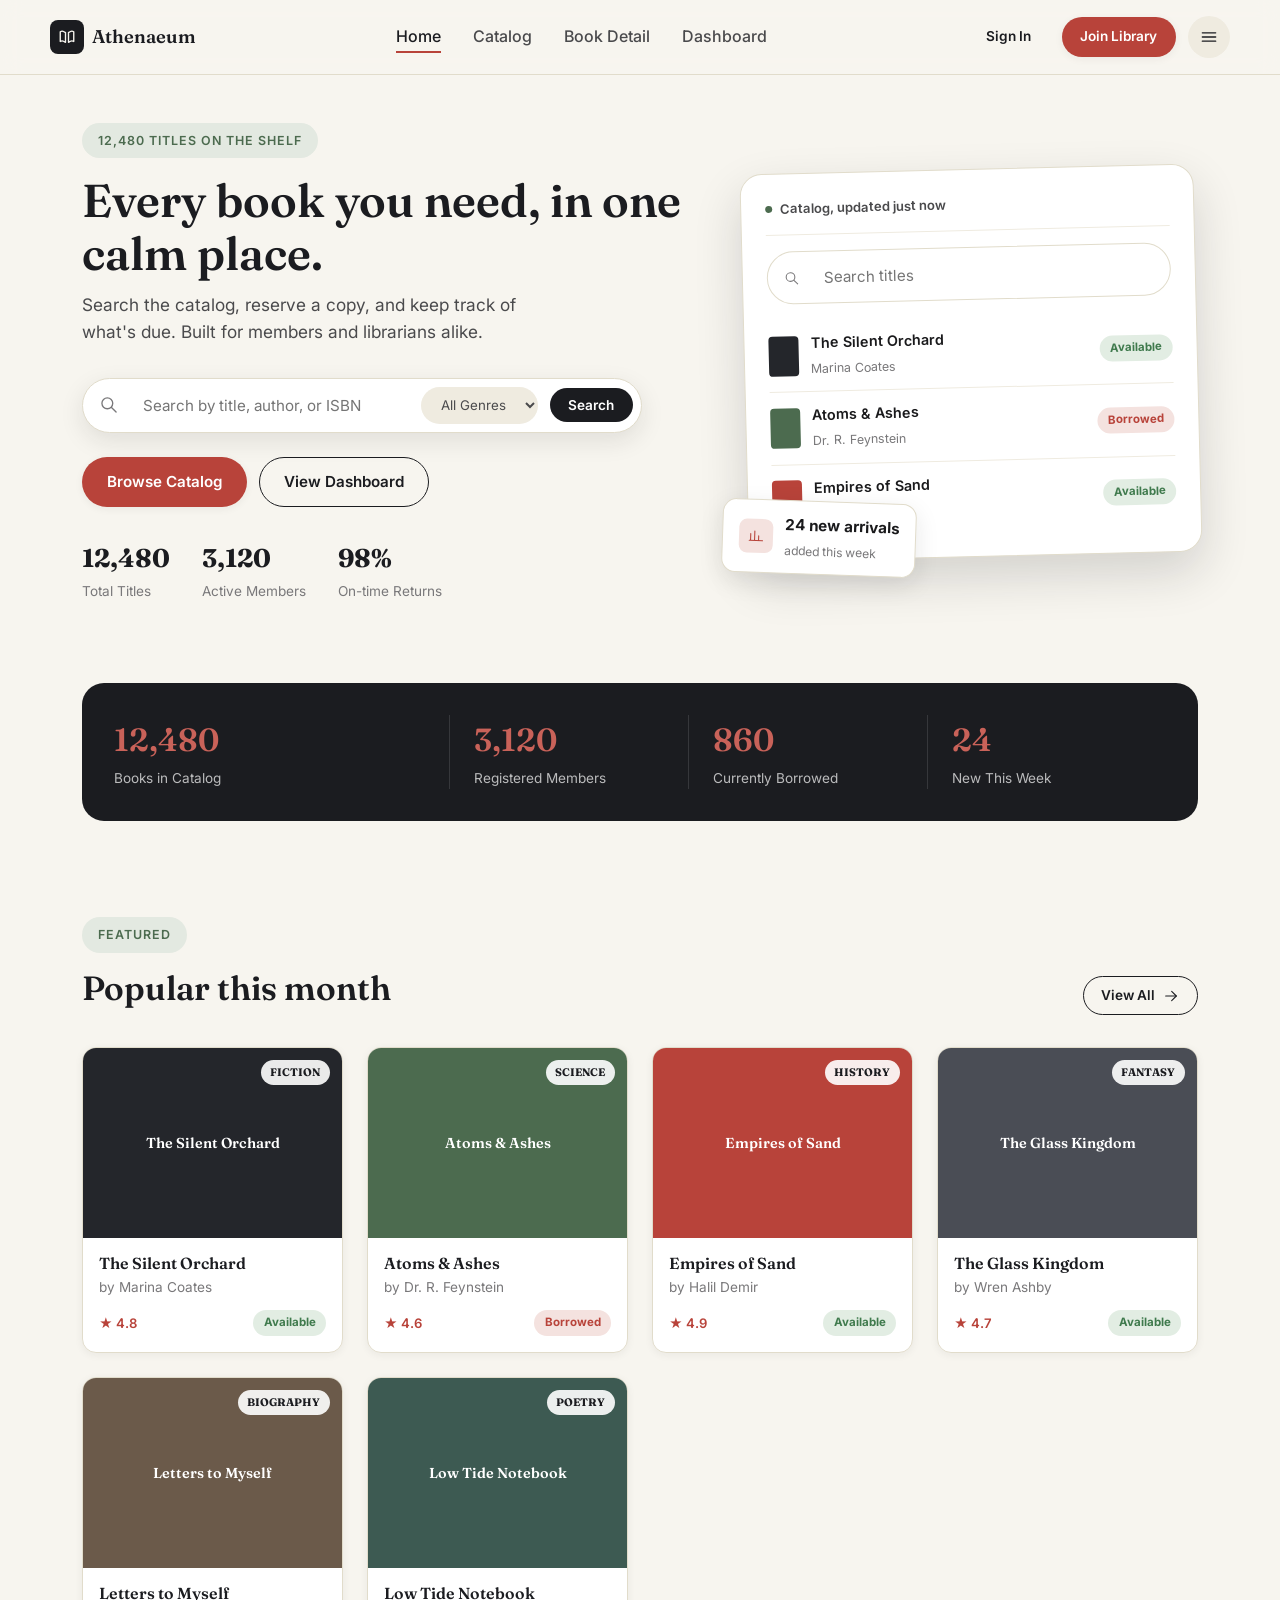
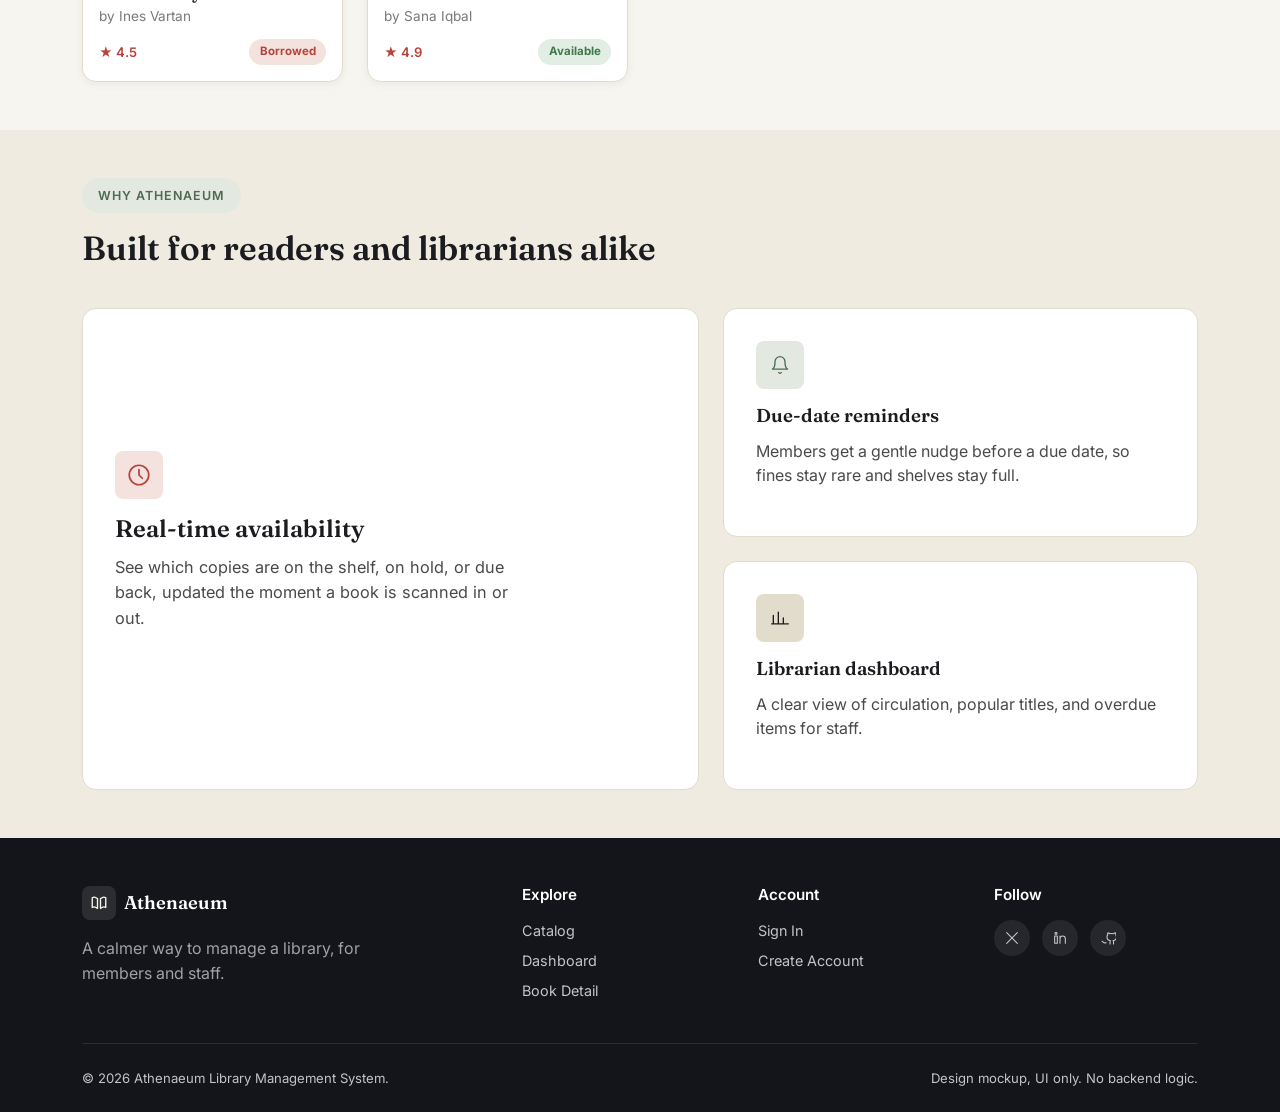
==== docs/index.html @ 8e61502b "Move web design mockup into docs/ for GitHub Pages Co-Authored-By: Claude Fable 5 <noreply@anthropic" ====
<!DOCTYPE html>
<html lang="en">
<head>
<meta charset="UTF-8" />
<meta name="viewport" content="width=device-width, initial-scale=1.0" />
<title>Athenaeum · Library Management System</title>
<link rel="preconnect" href="https://fonts.googleapis.com">
<link href="https://fonts.googleapis.com/css2?family=Fraunces:wght@500;600&family=Inter:wght@400;500;600;700&display=swap" rel="stylesheet">
<link rel="stylesheet" href="assets/css/styles.css" />
</head>
<body>

<header class="navbar">
  <div class="container navbar-inner">
    <a href="index.html" class="brand">
      <span class="brand-mark">
        <svg class="icon" viewBox="0 0 24 24"><path d="M3 5c1.5-1 3.5-1 5 0 1.5 1 2 1 2 1v13s-.5 0-2-1c-1.5-1-3.5-1-5 0V5Z"/><path d="M21 5c-1.5-1-3.5-1-5 0-1.5 1-2 1-2 1v13s.5 0 2-1c1.5-1 3.5-1 5 0V5Z"/></svg>
      </span>
      Athenaeum
    </a>
    <nav class="nav-links">
      <a href="index.html" class="active">Home</a>
      <a href="catalog.html">Catalog</a>
      <a href="book-detail.html">Book Detail</a>
      <a href="dashboard.html">Dashboard</a>
    </nav>
    <div class="nav-actions">
      <a href="login.html" class="btn btn-ghost btn-sm">Sign In</a>
      <a href="login.html" class="btn btn-primary btn-sm">Join Library</a>
      <button class="btn btn-icon" data-nav-toggle aria-label="Menu">
        <svg class="icon" viewBox="0 0 24 24"><line x1="4" y1="7" x2="20" y2="7"/><line x1="4" y1="12" x2="20" y2="12"/><line x1="4" y1="17" x2="20" y2="17"/></svg>
      </button>
    </div>
  </div>
</header>

<section class="hero">
  <div class="container hero-grid">
    <div>
      <span class="eyebrow">12,480 titles on the shelf</span>
      <h1>Every book you need, in one calm place.</h1>
      <p class="hero-sub">Search the catalog, reserve a copy, and keep track of what's due. Built for members and librarians alike.</p>

      <div class="search-bar">
        <svg class="icon" viewBox="0 0 24 24"><circle cx="10" cy="10" r="6.5"/><line x1="15" y1="15" x2="20.5" y2="20.5"/></svg>
        <input type="text" placeholder="Search by title, author, or ISBN" />
        <select><option>All Genres</option><option>Fiction</option><option>Science</option><option>History</option></select>
        <button class="btn btn-dark btn-sm">Search</button>
      </div>

      <div class="hero-actions">
        <a href="catalog.html" class="btn btn-primary">Browse Catalog</a>
        <a href="dashboard.html" class="btn btn-outline">View Dashboard</a>
      </div>

      <div class="hero-stats">
        <div class="hero-stat"><strong>12,480</strong><span>Total Titles</span></div>
        <div class="hero-stat"><strong>3,120</strong><span>Active Members</span></div>
        <div class="hero-stat"><strong>98%</strong><span>On-time Returns</span></div>
      </div>
    </div>

    <div class="hero-preview">
      <div class="preview-panel">
        <div class="preview-panel-head">
          <span class="preview-live-dot"></span> Catalog, updated just now
        </div>
        <div class="search-bar">
          <svg class="icon icon-sm" viewBox="0 0 24 24"><circle cx="10" cy="10" r="6.5"/><line x1="15" y1="15" x2="20.5" y2="20.5"/></svg>
          <input type="text" placeholder="Search titles" disabled />
        </div>
        <div class="preview-row">
          <div class="mini-cover cover-1"></div>
          <div class="info"><strong>The Silent Orchard</strong><span>Marina Coates</span></div>
          <span class="status-pill status-available">Available</span>
        </div>
        <div class="preview-row">
          <div class="mini-cover cover-2"></div>
          <div class="info"><strong>Atoms &amp; Ashes</strong><span>Dr. R. Feynstein</span></div>
          <span class="status-pill status-borrowed">Borrowed</span>
        </div>
        <div class="preview-row">
          <div class="mini-cover cover-3"></div>
          <div class="info"><strong>Empires of Sand</strong><span>Halil Demir</span></div>
          <span class="status-pill status-available">Available</span>
        </div>
      </div>
      <div class="preview-float">
        <div class="icon-badge"><svg class="icon icon-sm" viewBox="0 0 24 24"><path d="M4 19V9M10 19V5M16 19v-7M22 19H2"/></svg></div>
        <div><strong>24 new arrivals</strong><span>added this week</span></div>
      </div>
    </div>
  </div>
</section>

<section class="section">
  <div class="container">
    <div class="stats-bar">
      <div><strong>12,480</strong><span>Books in Catalog</span></div>
      <div><strong>3,120</strong><span>Registered Members</span></div>
      <div><strong>860</strong><span>Currently Borrowed</span></div>
      <div><strong>24</strong><span>New This Week</span></div>
    </div>
  </div>
</section>

<section class="section">
  <div class="container">
    <div class="section-head">
      <div>
        <span class="eyebrow">Featured</span>
        <h2>Popular this month</h2>
      </div>
      <div class="section-tools">
        <a href="catalog.html" class="btn btn-outline btn-sm">
          View All
          <svg class="icon icon-sm" viewBox="0 0 24 24"><line x1="4" y1="12" x2="20" y2="12"/><polyline points="13 5 20 12 13 19"/></svg>
        </a>
      </div>
    </div>

    <div class="book-grid stagger">
      <div class="book-card">
        <div class="book-cover cover-1"><span class="tag">Fiction</span>The Silent Orchard</div>
        <div class="book-body">
          <h4>The Silent Orchard</h4>
          <div class="author">by Marina Coates</div>
          <div class="book-meta"><span class="rating">★ 4.8</span><span class="status-pill status-available">Available</span></div>
        </div>
      </div>
      <div class="book-card">
        <div class="book-cover cover-2"><span class="tag">Science</span>Atoms &amp; Ashes</div>
        <div class="book-body">
          <h4>Atoms &amp; Ashes</h4>
          <div class="author">by Dr. R. Feynstein</div>
          <div class="book-meta"><span class="rating">★ 4.6</span><span class="status-pill status-borrowed">Borrowed</span></div>
        </div>
      </div>
      <div class="book-card">
        <div class="book-cover cover-3"><span class="tag">History</span>Empires of Sand</div>
        <div class="book-body">
          <h4>Empires of Sand</h4>
          <div class="author">by Halil Demir</div>
          <div class="book-meta"><span class="rating">★ 4.9</span><span class="status-pill status-available">Available</span></div>
        </div>
      </div>
      <div class="book-card">
        <div class="book-cover cover-4"><span class="tag">Fantasy</span>The Glass Kingdom</div>
        <div class="book-body">
          <h4>The Glass Kingdom</h4>
          <div class="author">by Wren Ashby</div>
          <div class="book-meta"><span class="rating">★ 4.7</span><span class="status-pill status-available">Available</span></div>
        </div>
      </div>
      <div class="book-card">
        <div class="book-cover cover-5"><span class="tag">Biography</span>Letters to Myself</div>
        <div class="book-body">
          <h4>Letters to Myself</h4>
          <div class="author">by Ines Vartan</div>
          <div class="book-meta"><span class="rating">★ 4.5</span><span class="status-pill status-borrowed">Borrowed</span></div>
        </div>
      </div>
      <div class="book-card">
        <div class="book-cover cover-6"><span class="tag">Poetry</span>Low Tide Notebook</div>
        <div class="book-body">
          <h4>Low Tide Notebook</h4>
          <div class="author">by Sana Iqbal</div>
          <div class="book-meta"><span class="rating">★ 4.9</span><span class="status-pill status-available">Available</span></div>
        </div>
      </div>
    </div>
  </div>
</section>

<section class="section section-alt">
  <div class="container">
    <div class="section-head">
      <div>
        <span class="eyebrow">Why Athenaeum</span>
        <h2>Built for readers and librarians alike</h2>
      </div>
    </div>
    <div class="bento-grid">
      <div class="feature-card feature-lead">
        <div class="feature-icon">
          <svg class="icon icon-lg" viewBox="0 0 24 24"><circle cx="12" cy="12" r="9"/><path d="M12 7v5l3 3"/></svg>
        </div>
        <h3>Real-time availability</h3>
        <p>See which copies are on the shelf, on hold, or due back, updated the moment a book is scanned in or out.</p>
      </div>
      <div class="feature-card tone-moss">
        <div class="feature-icon">
          <svg class="icon" viewBox="0 0 24 24"><path d="M18 8a6 6 0 0 0-12 0c0 7-3 9-3 9h18s-3-2-3-9"/><path d="M13.7 21a2 2 0 0 1-3.4 0"/></svg>
        </div>
        <h3>Due-date reminders</h3>
        <p>Members get a gentle nudge before a due date, so fines stay rare and shelves stay full.</p>
      </div>
      <div class="feature-card tone-ink">
        <div class="feature-icon">
          <svg class="icon" viewBox="0 0 24 24"><path d="M4 19V9M10 19V5M16 19v-7M22 19H2"/></svg>
        </div>
        <h3>Librarian dashboard</h3>
        <p>A clear view of circulation, popular titles, and overdue items for staff.</p>
      </div>
    </div>
  </div>
</section>

<footer class="footer">
  <div class="container">
    <div class="footer-grid">
      <div>
        <a href="index.html" class="brand" style="color:#fff; margin-bottom: 1rem; display:flex;">
          <span class="brand-mark" style="background: rgba(255,255,255,0.1);">
            <svg class="icon" viewBox="0 0 24 24"><path d="M3 5c1.5-1 3.5-1 5 0 1.5 1 2 1 2 1v13s-.5 0-2-1c-1.5-1-3.5-1-5 0V5Z"/><path d="M21 5c-1.5-1-3.5-1-5 0-1.5 1-2 1-2 1v13s.5 0 2-1c1.5-1 3.5-1 5 0V5Z"/></svg>
          </span>
          Athenaeum
        </a>
        <p style="color: rgba(255,255,255,0.6); max-width: 32ch;">A calmer way to manage a library, for members and staff.</p>
      </div>
      <div>
        <h4>Explore</h4>
        <ul>
          <li><a href="catalog.html">Catalog</a></li>
          <li><a href="dashboard.html">Dashboard</a></li>
          <li><a href="book-detail.html">Book Detail</a></li>
        </ul>
      </div>
      <div>
        <h4>Account</h4>
        <ul>
          <li><a href="login.html">Sign In</a></li>
          <li><a href="login.html">Create Account</a></li>
        </ul>
      </div>
      <div>
        <h4>Follow</h4>
        <div class="social-row">
          <a href="#" aria-label="X"><svg class="icon icon-sm" viewBox="0 0 24 24"><path d="M4 4l16 16M20 4L4 20"/></svg></a>
          <a href="#" aria-label="LinkedIn"><svg class="icon icon-sm" viewBox="0 0 24 24"><rect x="4" y="9" width="4" height="11"/><circle cx="6" cy="5" r="1.6"/><path d="M12 9v11M12 13c0-2 2-4 4-4s4 1 4 4v7"/></svg></a>
          <a href="#" aria-label="GitHub"><svg class="icon icon-sm" viewBox="0 0 24 24"><path d="M9 19c-4 1.5-4-2-6-2m12 4v-3.2c0-.9.3-1.5.7-1.8-2.5-.3-5.2-1.3-5.2-5.6 0-1.2.4-2.2 1.1-3-.1-.3-.5-1.5.1-3 0 0 1-.3 3.1 1.1a10.8 10.8 0 0 1 5.6 0c2.1-1.4 3.1-1.1 3.1-1.1.6 1.5.2 2.7.1 3 .7.8 1.1 1.8 1.1 3 0 4.3-2.7 5.3-5.2 5.6.4.4.8 1 .8 2.1V21"/></svg></a>
        </div>
      </div>
    </div>
    <div class="footer-bottom">
      <span>© 2026 Athenaeum Library Management System.</span>
      <span>Design mockup, UI only. No backend logic.</span>
    </div>
  </div>
</footer>

<script src="assets/js/main.js"></script>
</body>
</html>
---- docs/assets/css/styles.css ----
/* ==========================================================================
   Library Management System · Design System
   Palette: paper + ink + a single stamp-red accent, moss as a quiet second.
   Type: Fraunces (display, editorial) + Inter (UI/body).
   Motion: ease-out entrances, sub-300ms durations, transform/opacity only.
   ========================================================================== */

:root {
  /* Ink & paper */
  --color-navy-950: #14151a;   /* darkest ink, dark section bg */
  --color-navy-900: #1b1c20;
  --color-navy-800: #24262b;
  --color-navy-700: #34363d;
  --color-navy-600: #4a4d55;

  /* Single accent: stamp red (library due-date stamp) */
  --color-amber-500: #b8433a;
  --color-amber-400: #c96259;
  --color-amber-100: #f4e2df;

  /* Quiet second: moss (book-cloth green) */
  --color-teal-500: #4c6b4f;
  --color-teal-100: #e3e9e1;

  /* Paper */
  --color-cream-50: #f7f5ef;
  --color-cream-100: #efebe0;
  --color-cream-200: #e1dccb;

  --color-ink-900: #1a1a1c;
  --color-ink-700: #4a4a4c;
  --color-ink-500: #79787a;
  --color-ink-300: #b3b1ac;

  --color-white: #ffffff;
  --color-success: #3f7a4d;
  --color-danger: #b8433a;

  /* Typography */
  --font-heading: "Fraunces", "Iowan Old Style", "Georgia", serif;
  --font-body: "Inter", "Segoe UI", sans-serif;

  /* Spacing scale */
  --space-1: 0.25rem;
  --space-2: 0.5rem;
  --space-3: 0.75rem;
  --space-4: 1rem;
  --space-5: 1.5rem;
  --space-6: 2rem;
  --space-7: 3rem;
  --space-8: 4.5rem;

  /* Radii & shadows */
  --radius-sm: 8px;
  --radius-md: 14px;
  --radius-lg: 22px;
  --radius-pill: 999px;

  --shadow-sm: 0 2px 8px rgba(26, 26, 28, 0.06);
  --shadow-md: 0 8px 24px rgba(26, 26, 28, 0.10);
  --shadow-lg: 0 20px 48px rgba(26, 26, 28, 0.16);

  --container-width: 1180px;

  /* Motion tokens */
  --ease-out: cubic-bezier(0.23, 1, 0.32, 1);
  --ease-in-out: cubic-bezier(0.77, 0, 0.175, 1);
  --dur-fast: 140ms;
  --dur-base: 200ms;
  --dur-slow: 320ms;
}

/* ---------- Reset ---------- */
* , *::before, *::after { box-sizing: border-box; }
html { scroll-behavior: smooth; }
body {
  margin: 0;
  font-family: var(--font-body);
  color: var(--color-ink-900);
  background: var(--color-cream-50);
  line-height: 1.55;
  -webkit-font-smoothing: antialiased;
}
img { max-width: 100%; display: block; }
a { color: inherit; text-decoration: none; }
ul { list-style: none; margin: 0; padding: 0; }
button { font-family: inherit; cursor: pointer; }
h1, h2, h3, h4 {
  font-family: var(--font-heading);
  font-weight: 600;
  color: var(--color-navy-900);
  margin: 0 0 var(--space-3);
  line-height: 1.15;
}
p { margin: 0 0 var(--space-4); color: var(--color-ink-700); }

.container {
  width: 100%;
  max-width: var(--container-width);
  margin: 0 auto;
  padding: 0 var(--space-6);
}

.eyebrow {
  display: inline-flex;
  align-items: center;
  gap: var(--space-2);
  font-size: 0.78rem;
  font-weight: 600;
  letter-spacing: 0.08em;
  text-transform: uppercase;
  color: var(--color-teal-500);
  background: var(--color-teal-100);
  padding: var(--space-2) var(--space-4);
  border-radius: var(--radius-pill);
  margin-bottom: var(--space-4);
}

/* ---------- Icon system (single consistent stroke set) ---------- */
.icon {
  width: 20px;
  height: 20px;
  flex-shrink: 0;
  fill: none;
  stroke: currentColor;
  stroke-width: 1.6;
  stroke-linecap: round;
  stroke-linejoin: round;
}
.icon-sm { width: 16px; height: 16px; }
.icon-lg { width: 26px; height: 26px; }

/* ---------- Buttons ---------- */
.btn {
  display: inline-flex;
  align-items: center;
  justify-content: center;
  gap: var(--space-2);
  padding: 0.75rem 1.5rem;
  border-radius: var(--radius-pill);
  font-weight: 600;
  font-size: 0.95rem;
  border: 1px solid transparent;
  transition: transform var(--dur-fast) var(--ease-out),
              box-shadow var(--dur-base) var(--ease-out),
              background var(--dur-base) var(--ease-out),
              color var(--dur-base) var(--ease-out);
  white-space: nowrap;
}
.btn:active { transform: scale(0.97); }
.btn-primary {
  background: var(--color-amber-500);
  color: var(--color-white);
  box-shadow: var(--shadow-sm);
}
.btn-primary:hover { background: var(--color-amber-400); box-shadow: var(--shadow-md); }
.btn-dark {
  background: var(--color-navy-900);
  color: var(--color-white);
}
.btn-dark:hover { background: var(--color-navy-800); box-shadow: var(--shadow-md); }
.btn-outline {
  background: transparent;
  border-color: var(--color-navy-900);
  color: var(--color-navy-900);
}
.btn-outline:hover { background: var(--color-navy-900); color: var(--color-white); }
.btn-ghost {
  background: transparent;
  color: var(--color-navy-900);
}
.btn-ghost:hover { background: var(--color-cream-200); }
.btn-sm { padding: 0.5rem 1.1rem; font-size: 0.85rem; }
.btn-block { width: 100%; }
.btn-icon {
  width: 42px; height: 42px; padding: 0; border-radius: var(--radius-pill);
  background: var(--color-cream-100);
  color: var(--color-navy-900);
}
.btn-icon:hover { background: var(--color-cream-200); }

/* ---------- Navbar ---------- */
.navbar {
  position: sticky;
  top: 0;
  z-index: 50;
  background: rgba(247, 245, 239, 0.88);
  backdrop-filter: blur(10px);
  border-bottom: 1px solid var(--color-cream-200);
}
.navbar-inner {
  display: flex;
  align-items: center;
  justify-content: space-between;
  padding: var(--space-4) 0;
}
.brand {
  display: flex;
  align-items: center;
  gap: var(--space-2);
  font-family: var(--font-heading);
  font-weight: 600;
  font-size: 1.15rem;
  color: var(--color-navy-900);
}
.brand-mark {
  width: 34px; height: 34px;
  border-radius: 8px;
  background: var(--color-navy-900);
  display: flex; align-items: center; justify-content: center;
  color: var(--color-cream-50);
  flex-shrink: 0;
}
.brand-mark .icon { width: 18px; height: 18px; stroke-width: 1.8; }
.nav-links {
  display: flex;
  align-items: center;
  gap: var(--space-6);
  font-weight: 500;
  color: var(--color-ink-700);
}
.nav-links a { position: relative; transition: color var(--dur-base) ease; padding-bottom: 2px; }
.nav-links a::after {
  content: ""; position: absolute; left: 0; right: 100%; bottom: -3px; height: 2px;
  background: var(--color-amber-500); transition: right var(--dur-base) var(--ease-out);
}
.nav-links a:hover, .nav-links a.active { color: var(--color-navy-900); }
.nav-links a:hover::after, .nav-links a.active::after { right: 0; }
.nav-actions { display: flex; align-items: center; gap: var(--space-3); }
.nav-toggle { display: none; }

/* ---------- Hero ---------- */
.hero {
  padding: var(--space-7) 0 var(--space-6);
  position: relative;
  overflow: hidden;
}
.hero-grid {
  display: grid;
  grid-template-columns: 1.15fr 0.85fr;
  gap: var(--space-7);
  align-items: center;
}
.hero h1 { font-size: clamp(2rem, 3.6vw, 3rem); }
.hero-sub { font-size: 1.08rem; max-width: 44ch; }
.hero-actions { display: flex; gap: var(--space-3); margin-top: var(--space-5); flex-wrap: wrap; }

.search-bar {
  display: flex;
  align-items: center;
  gap: var(--space-3);
  background: var(--color-white);
  border: 1px solid var(--color-cream-200);
  padding: var(--space-2);
  border-radius: var(--radius-pill);
  box-shadow: var(--shadow-md);
  margin-top: var(--space-6);
  max-width: 560px;
}
.search-bar .icon { color: var(--color-ink-500); margin-left: var(--space-2); }
.search-bar input {
  border: none; outline: none; flex: 1; background: transparent;
  font-family: inherit; font-size: 0.95rem; padding: var(--space-2) var(--space-3);
}
.search-bar select {
  border: none; background: var(--color-cream-100); border-radius: var(--radius-pill);
  padding: 0.6rem 1rem; font-family: inherit; color: var(--color-ink-700);
}

.hero-stats { display: flex; gap: var(--space-6); margin-top: var(--space-6); }
.hero-stat strong { display: block; font-family: var(--font-heading); font-size: 1.6rem; color: var(--color-navy-900); }
.hero-stat span { font-size: 0.85rem; color: var(--color-ink-500); }

/* Hero preview: a real, small interface snippet, not a fake browser-chrome mockup */
.hero-preview { position: relative; }
.preview-panel {
  background: var(--color-white);
  border: 1px solid var(--color-cream-200);
  border-radius: var(--radius-lg);
  box-shadow: var(--shadow-lg);
  padding: var(--space-5);
  transform: rotate(-1.4deg);
}
.preview-panel-head {
  display: flex; align-items: center; gap: var(--space-2);
  font-size: 0.82rem; font-weight: 600; color: var(--color-ink-700);
  padding-bottom: var(--space-4); margin-bottom: var(--space-4);
  border-bottom: 1px solid var(--color-cream-100);
}
.preview-live-dot { width: 7px; height: 7px; border-radius: 50%; background: var(--color-teal-500); }
.preview-panel .search-bar { margin-top: 0; box-shadow: none; border: 1px solid var(--color-cream-200); margin-bottom: var(--space-4); }
.preview-row {
  display: flex; align-items: center; gap: var(--space-3);
  padding: var(--space-3) 0; border-bottom: 1px solid var(--color-cream-100);
}
.preview-row:last-child { border-bottom: none; }
.preview-row .mini-cover { width: 30px; height: 40px; }
.preview-row .info { flex: 1; }
.preview-row .info strong { display: block; font-size: 0.9rem; font-weight: 600; }
.preview-row .info span { font-size: 0.78rem; color: var(--color-ink-500); }

.preview-float {
  position: absolute; bottom: -18px; left: -22px;
  background: var(--color-white); border: 1px solid var(--color-cream-200);
  border-radius: var(--radius-md); padding: var(--space-3) var(--space-4);
  box-shadow: var(--shadow-md);
  display: flex; align-items: center; gap: var(--space-3);
  transform: rotate(2deg);
}
.preview-float .icon-badge {
  width: 34px; height: 34px; border-radius: var(--radius-sm);
  background: var(--color-amber-100); color: var(--color-amber-500);
  display: flex; align-items: center; justify-content: center;
}
.preview-float strong { display: block; font-size: 0.95rem; }
.preview-float span { font-size: 0.76rem; color: var(--color-ink-500); }

/* ---------- Section shells ---------- */
.section { padding: var(--space-7) 0; }
.section-head {
  display: flex; align-items: flex-end; justify-content: space-between;
  margin-bottom: var(--space-6); gap: var(--space-5); flex-wrap: wrap;
}
.section-head h2 { margin-bottom: var(--space-2); font-size: clamp(1.6rem, 3vw, 2.1rem); }
.section-tools { display: flex; gap: var(--space-3); }
.section-alt { background: var(--color-cream-100); }

/* ---------- Book cards ---------- */
.book-grid {
  display: grid;
  grid-template-columns: repeat(auto-fill, minmax(210px, 1fr));
  gap: var(--space-5);
}
.book-card {
  background: var(--color-white);
  border-radius: var(--radius-md);
  overflow: hidden;
  box-shadow: var(--shadow-sm);
  transition: transform var(--dur-base) var(--ease-out), box-shadow var(--dur-base) var(--ease-out);
  border: 1px solid var(--color-cream-200);
}
.book-card:hover { transform: translateY(-4px); box-shadow: var(--shadow-md); }
.book-cover {
  height: 190px;
  display: flex; align-items: center; justify-content: center;
  font-family: var(--font-heading); font-weight: 600; color: var(--color-white);
  font-size: 0.9rem; text-align: center; padding: var(--space-3);
  position: relative;
}
.book-cover .tag {
  position: absolute; top: var(--space-3); right: var(--space-3);
  font-size: 0.68rem; font-weight: 700; text-transform: uppercase;
  padding: 0.25rem 0.6rem; border-radius: var(--radius-pill);
  background: rgba(255,255,255,0.9); color: var(--color-navy-900);
}
.book-body { padding: var(--space-4); }
.book-body h4 { font-size: 1rem; margin-bottom: var(--space-1); }
.book-body .author { font-size: 0.85rem; color: var(--color-ink-500); margin-bottom: var(--space-3); }
.book-meta { display: flex; align-items: center; justify-content: space-between; }
.rating { font-size: 0.82rem; color: var(--color-amber-500); font-weight: 600; }
.status-pill {
  font-size: 0.72rem; font-weight: 700; padding: 0.25rem 0.65rem; border-radius: var(--radius-pill);
}
.status-available { background: #e2ede3; color: var(--color-success); }
.status-borrowed { background: #f4e2df; color: var(--color-danger); }

/* Cover rotation: tonal ink/moss/red variants instead of a rainbow of gradients */
.cover-1 { background: var(--color-navy-800); }
.cover-2 { background: var(--color-teal-500); }
.cover-3 { background: var(--color-amber-500); }
.cover-4 { background: var(--color-navy-600); }
.cover-5 { background: #6b5a4a; }
.cover-6 { background: #3d5a52; }

/* ---------- Bento feature grid (exact cell count: one lead + two supporting) ---------- */
.bento-grid {
  display: grid;
  grid-template-columns: 1.3fr 1fr;
  grid-template-rows: repeat(2, auto);
  gap: var(--space-5);
}
.feature-card {
  background: var(--color-white); border: 1px solid var(--color-cream-200);
  border-radius: var(--radius-md); padding: var(--space-6);
  transition: box-shadow var(--dur-base) var(--ease-out);
}
.feature-card:hover { box-shadow: var(--shadow-sm); }
.feature-lead { grid-row: span 2; display: flex; flex-direction: column; justify-content: center; }
.feature-lead h3 { font-size: 1.5rem; max-width: 22ch; }
.feature-lead p { max-width: 40ch; font-size: 1.02rem; }
.feature-icon {
  width: 48px; height: 48px; border-radius: var(--radius-sm);
  display: flex; align-items: center; justify-content: center;
  margin-bottom: var(--space-4);
  background: var(--color-amber-100); color: var(--color-amber-500);
}
.feature-card.tone-moss .feature-icon { background: var(--color-teal-100); color: var(--color-teal-500); }
.feature-card.tone-ink .feature-icon { background: var(--color-cream-200); color: var(--color-navy-900); }

/* ---------- Stats bar ---------- */
.stats-bar {
  display: grid; grid-template-columns: 1.4fr 1fr 1fr 1fr;
  background: var(--color-navy-900); border-radius: var(--radius-lg);
  color: var(--color-white); padding: var(--space-6);
}
.stats-bar div { text-align: left; border-left: 1px solid rgba(255,255,255,0.12); padding-left: var(--space-5); }
.stats-bar div:first-child { border-left: none; padding-left: 0; }
.stats-bar strong { display: block; font-family: var(--font-heading); font-weight: 600; font-size: 2rem; color: var(--color-amber-400); }
.stats-bar span { font-size: 0.85rem; color: rgba(255,255,255,0.7); }

/* ---------- Footer ---------- */
.footer { background: var(--color-navy-950); color: rgba(255,255,255,0.75); padding: var(--space-7) 0 var(--space-5); }
.footer-grid { display: grid; grid-template-columns: 2fr 1fr 1fr 1fr; gap: var(--space-6); margin-bottom: var(--space-6); }
.footer h4 { color: var(--color-white); font-size: 0.95rem; margin-bottom: var(--space-4); font-family: var(--font-body); font-weight: 600; }
.footer ul li { margin-bottom: var(--space-2); font-size: 0.9rem; }
.footer ul a { transition: color var(--dur-base) ease; }
.footer ul a:hover { color: var(--color-amber-400); }
.footer-bottom {
  display: flex; justify-content: space-between; align-items: center;
  border-top: 1px solid rgba(255,255,255,0.1); padding-top: var(--space-5);
  font-size: 0.82rem; flex-wrap: wrap; gap: var(--space-3);
}
.social-row { display: flex; gap: var(--space-3); }
.social-row a {
  width: 36px; height: 36px; border-radius: var(--radius-pill);
  background: rgba(255,255,255,0.08); display: flex; align-items: center; justify-content: center;
  transition: background var(--dur-base) var(--ease-out), color var(--dur-base) var(--ease-out);
}
.social-row a:hover { background: var(--color-amber-500); color: var(--color-white); }

/* ---------- Auth layout ---------- */
.auth-shell { min-height: 100vh; display: grid; grid-template-columns: 1fr 1fr; }
.auth-art {
  background: var(--color-navy-950);
  position: relative; display: flex; flex-direction: column; justify-content: space-between;
  padding: var(--space-7); color: var(--color-white);
}
.auth-quote { max-width: 32ch; font-family: var(--font-heading); font-weight: 500; font-size: 1.5rem; line-height: 1.4; font-style: italic; }
.auth-quote-author { display: block; margin-top: var(--space-3); font-family: var(--font-body); font-style: normal; font-size: 0.85rem; letter-spacing: 0.04em; text-transform: uppercase; color: rgba(255,255,255,0.6); }
.auth-form-side { display: flex; align-items: center; justify-content: center; padding: var(--space-7); }
.auth-card { width: 100%; max-width: 400px; }
.auth-tabs { display: flex; background: var(--color-cream-100); border-radius: var(--radius-pill); padding: 4px; margin-bottom: var(--space-6); }
.auth-tabs button {
  flex: 1; border: none; background: transparent; padding: 0.6rem; border-radius: var(--radius-pill);
  font-weight: 600; color: var(--color-ink-500);
  transition: background var(--dur-base) var(--ease-out), color var(--dur-base) var(--ease-out), box-shadow var(--dur-base) var(--ease-out);
}
.auth-tabs button.active { background: var(--color-white); color: var(--color-navy-900); box-shadow: var(--shadow-sm); }

.field { margin-bottom: var(--space-4); }
.field label { display: block; font-size: 0.85rem; font-weight: 600; margin-bottom: var(--space-2); color: var(--color-navy-900); }
.field input, .field select {
  width: 100%; padding: 0.75rem 1rem; border-radius: var(--radius-sm);
  border: 1px solid var(--color-cream-200); background: var(--color-white);
  font-family: inherit; font-size: 0.95rem; outline: none; transition: border-color var(--dur-base) ease;
}
.field input:focus, .field select:focus { border-color: var(--color-amber-500); }
.field-row { display: flex; align-items: center; justify-content: space-between; font-size: 0.85rem; margin-bottom: var(--space-5); }
.checkbox-row { display: flex; align-items: center; gap: var(--space-2); }
.divider { display: flex; align-items: center; gap: var(--space-3); color: var(--color-ink-500); font-size: 0.8rem; margin: var(--space-5) 0; }
.divider::before, .divider::after { content: ""; flex: 1; height: 1px; background: var(--color-cream-200); }
.social-auth { display: flex; gap: var(--space-3); }
.social-auth .btn { flex: 1; }

/* ---------- App shell (dashboard/catalog) ---------- */
.app-shell { display: grid; grid-template-columns: 260px 1fr; min-height: 100vh; }
.sidebar {
  background: var(--color-navy-950); color: rgba(255,255,255,0.85);
  padding: var(--space-6) var(--space-5); display: flex; flex-direction: column;
  position: sticky; top: 0; height: 100vh;
}
.sidebar .brand { color: var(--color-white); margin-bottom: var(--space-7); }
.sidebar .brand-mark { background: rgba(255,255,255,0.1); }
.side-nav { display: flex; flex-direction: column; gap: var(--space-1); flex: 1; }
.side-nav a {
  display: flex; align-items: center; gap: var(--space-3);
  padding: 0.7rem var(--space-4); border-radius: var(--radius-sm);
  font-size: 0.92rem; font-weight: 500; color: rgba(255,255,255,0.65);
  transition: background var(--dur-base) var(--ease-out), color var(--dur-base) var(--ease-out);
}
.side-nav a .icon { width: 18px; height: 18px; }
.side-nav a:hover { background: rgba(255,255,255,0.06); color: var(--color-white); }
.side-nav a.active { background: var(--color-amber-500); color: var(--color-white); font-weight: 600; }
.sidebar-foot { border-top: 1px solid rgba(255,255,255,0.1); padding-top: var(--space-5); display: flex; align-items: center; gap: var(--space-3); }
.avatar {
  width: 40px; height: 40px; border-radius: 50%; background: var(--color-amber-500);
  display: flex; align-items: center; justify-content: center; font-weight: 700; color: var(--color-white);
}
.main-area { padding: var(--space-6) var(--space-7); }
.topbar { display: flex; align-items: center; justify-content: space-between; margin-bottom: var(--space-6); gap: var(--space-4); flex-wrap: wrap; }
.topbar .search-bar { margin-top: 0; box-shadow: none; border: 1px solid var(--color-cream-200); max-width: 380px; }

.stat-cards { display: grid; grid-template-columns: repeat(4, 1fr); gap: var(--space-5); margin-bottom: var(--space-6); }
.stat-card {
  background: var(--color-white); border-radius: var(--radius-md); padding: var(--space-5);
  border: 1px solid var(--color-cream-200); display: flex; flex-direction: column; gap: var(--space-2);
}
.stat-card .top-row { display: flex; align-items: center; justify-content: space-between; }
.stat-card .icon-badge { width: 38px; height: 38px; border-radius: var(--radius-sm); display: flex; align-items: center; justify-content: center; }
.stat-card strong { font-family: var(--font-heading); font-weight: 600; font-size: 1.8rem; color: var(--color-navy-900); }
.trend-up { color: var(--color-success); font-size: 0.8rem; font-weight: 600; }
.trend-down { color: var(--color-danger); font-size: 0.8rem; font-weight: 600; }

.panel {
  background: var(--color-white); border-radius: var(--radius-md); border: 1px solid var(--color-cream-200);
  padding: var(--space-5); margin-bottom: var(--space-6);
}
.panel-head { display: flex; align-items: center; justify-content: space-between; margin-bottom: var(--space-4); }
.panel-head h3 { margin-bottom: 0; font-size: 1.05rem; }

table { width: 100%; border-collapse: collapse; }
th { text-align: left; font-size: 0.78rem; text-transform: uppercase; letter-spacing: 0.04em; color: var(--color-ink-500); padding: var(--space-3); border-bottom: 1px solid var(--color-cream-200); }
td { padding: var(--space-3); border-bottom: 1px solid var(--color-cream-100); font-size: 0.9rem; }
tr:last-child td { border-bottom: none; }
.book-row { display: flex; align-items: center; gap: var(--space-3); }
.mini-cover { width: 34px; height: 46px; border-radius: 4px; flex-shrink: 0; }

.dash-grid { display: grid; grid-template-columns: 2fr 1fr; gap: var(--space-6); align-items: start; }
.activity-item { display: flex; gap: var(--space-3); padding: var(--space-3) 0; border-bottom: 1px solid var(--color-cream-100); }
.activity-item:last-child { border-bottom: none; }
.activity-dot { width: 8px; height: 8px; border-radius: 50%; background: var(--color-amber-500); margin-top: 6px; flex-shrink: 0; }
.activity-item small { color: var(--color-ink-500); }

/* ---------- Catalog filters ---------- */
.catalog-layout { display: grid; grid-template-columns: 260px 1fr; gap: var(--space-6); align-items: start; }
.filter-panel { background: var(--color-white); border: 1px solid var(--color-cream-200); border-radius: var(--radius-md); padding: var(--space-5); }
.filter-group { margin-bottom: var(--space-5); }
.filter-group h4 { font-size: 0.9rem; margin-bottom: var(--space-3); }
.filter-group label { display: flex; align-items: center; gap: var(--space-2); font-size: 0.88rem; color: var(--color-ink-700); margin-bottom: var(--space-2); }
.chip-row { display: flex; flex-wrap: wrap; gap: var(--space-2); }
.chip {
  font-size: 0.8rem; padding: 0.4rem 0.85rem; border-radius: var(--radius-pill);
  background: var(--color-cream-100); border: 1px solid var(--color-cream-200); color: var(--color-ink-700);
  transition: background var(--dur-fast) var(--ease-out), color var(--dur-fast) var(--ease-out), border-color var(--dur-fast) var(--ease-out);
}
.chip.active { background: var(--color-navy-900); color: var(--color-white); border-color: var(--color-navy-900); }
.pagination { display: flex; justify-content: center; gap: var(--space-2); margin-top: var(--space-6); }
.pagination button {
  width: 38px; height: 38px; border-radius: var(--radius-sm); border: 1px solid var(--color-cream-200);
  background: var(--color-white); font-weight: 600; color: var(--color-ink-700);
  transition: background var(--dur-fast) var(--ease-out), color var(--dur-fast) var(--ease-out);
}
.pagination button.active { background: var(--color-navy-900); color: var(--color-white); border-color: var(--color-navy-900); }

/* ---------- Book detail ---------- */
.detail-grid { display: grid; grid-template-columns: 320px 1fr; gap: var(--space-7); align-items: start; }
.detail-cover { height: 420px; border-radius: var(--radius-lg); box-shadow: var(--shadow-lg); }
.detail-actions { display: flex; gap: var(--space-3); margin-top: var(--space-5); }
.badge-row { display: flex; gap: var(--space-2); margin-bottom: var(--space-4); }
.tab-row { display: flex; gap: var(--space-6); border-bottom: 1px solid var(--color-cream-200); margin: var(--space-6) 0; }
.tab-row button { background: none; border: none; padding: var(--space-3) 0; font-weight: 600; color: var(--color-ink-500); border-bottom: 2px solid transparent; transition: color var(--dur-base) ease, border-color var(--dur-base) var(--ease-out); }
.tab-row button.active { color: var(--color-navy-900); border-color: var(--color-amber-500); }

/* ---------- Utility ---------- */
.text-center { text-align: center; }
.mt-0 { margin-top: 0 !important; }
.hidden { display: none !important; }

/* ---------- Motion: entrance stagger ---------- */
@keyframes fade-up {
  from { opacity: 0; transform: translateY(8px); }
  to { opacity: 1; transform: translateY(0); }
}
.stagger > * {
  animation: fade-up var(--dur-slow) var(--ease-out) both;
}
.stagger > *:nth-child(1) { animation-delay: 0ms; }
.stagger > *:nth-child(2) { animation-delay: 40ms; }
.stagger > *:nth-child(3) { animation-delay: 80ms; }
.stagger > *:nth-child(4) { animation-delay: 120ms; }
.stagger > *:nth-child(5) { animation-delay: 160ms; }
.stagger > *:nth-child(6) { animation-delay: 200ms; }
.stagger > *:nth-child(7) { animation-delay: 240ms; }
.stagger > *:nth-child(8) { animation-delay: 280ms; }
.stagger > *:nth-child(9) { animation-delay: 320ms; }
.stagger > *:nth-child(10) { animation-delay: 360ms; }
.stagger > *:nth-child(11) { animation-delay: 400ms; }
.stagger > *:nth-child(12) { animation-delay: 440ms; }

@media (prefers-reduced-motion: reduce) {
  *, *::before, *::after { animation-duration: 0.001ms !important; transition-duration: 0.001ms !important; }
}

/* ---------- Responsive ---------- */
@media (max-width: 960px) {
  .hero-grid, .detail-grid, .catalog-layout, .dash-grid { grid-template-columns: 1fr; }
  .bento-grid { grid-template-columns: 1fr; grid-template-rows: auto; }
  .feature-lead { grid-row: auto; }
  .stats-bar { grid-template-columns: 1fr 1fr; }
  .stats-bar div { border-left: none; padding-left: 0; }
  .stat-cards { grid-template-columns: 1fr 1fr; }
  .footer-grid { grid-template-columns: 1fr 1fr; }
  .auth-shell { grid-template-columns: 1fr; }
  .auth-art { display: none; }
  .app-shell { grid-template-columns: 1fr; }
  .sidebar { position: relative; height: auto; }
  .hero-preview { display: none; }
}
@media (max-width: 640px) {
  .nav-links { display: none; }
  .nav-toggle { display: inline-flex; }
  .stats-bar, .stat-cards, .footer-grid { grid-template-columns: 1fr; }
  .container { padding: 0 var(--space-4); }
}
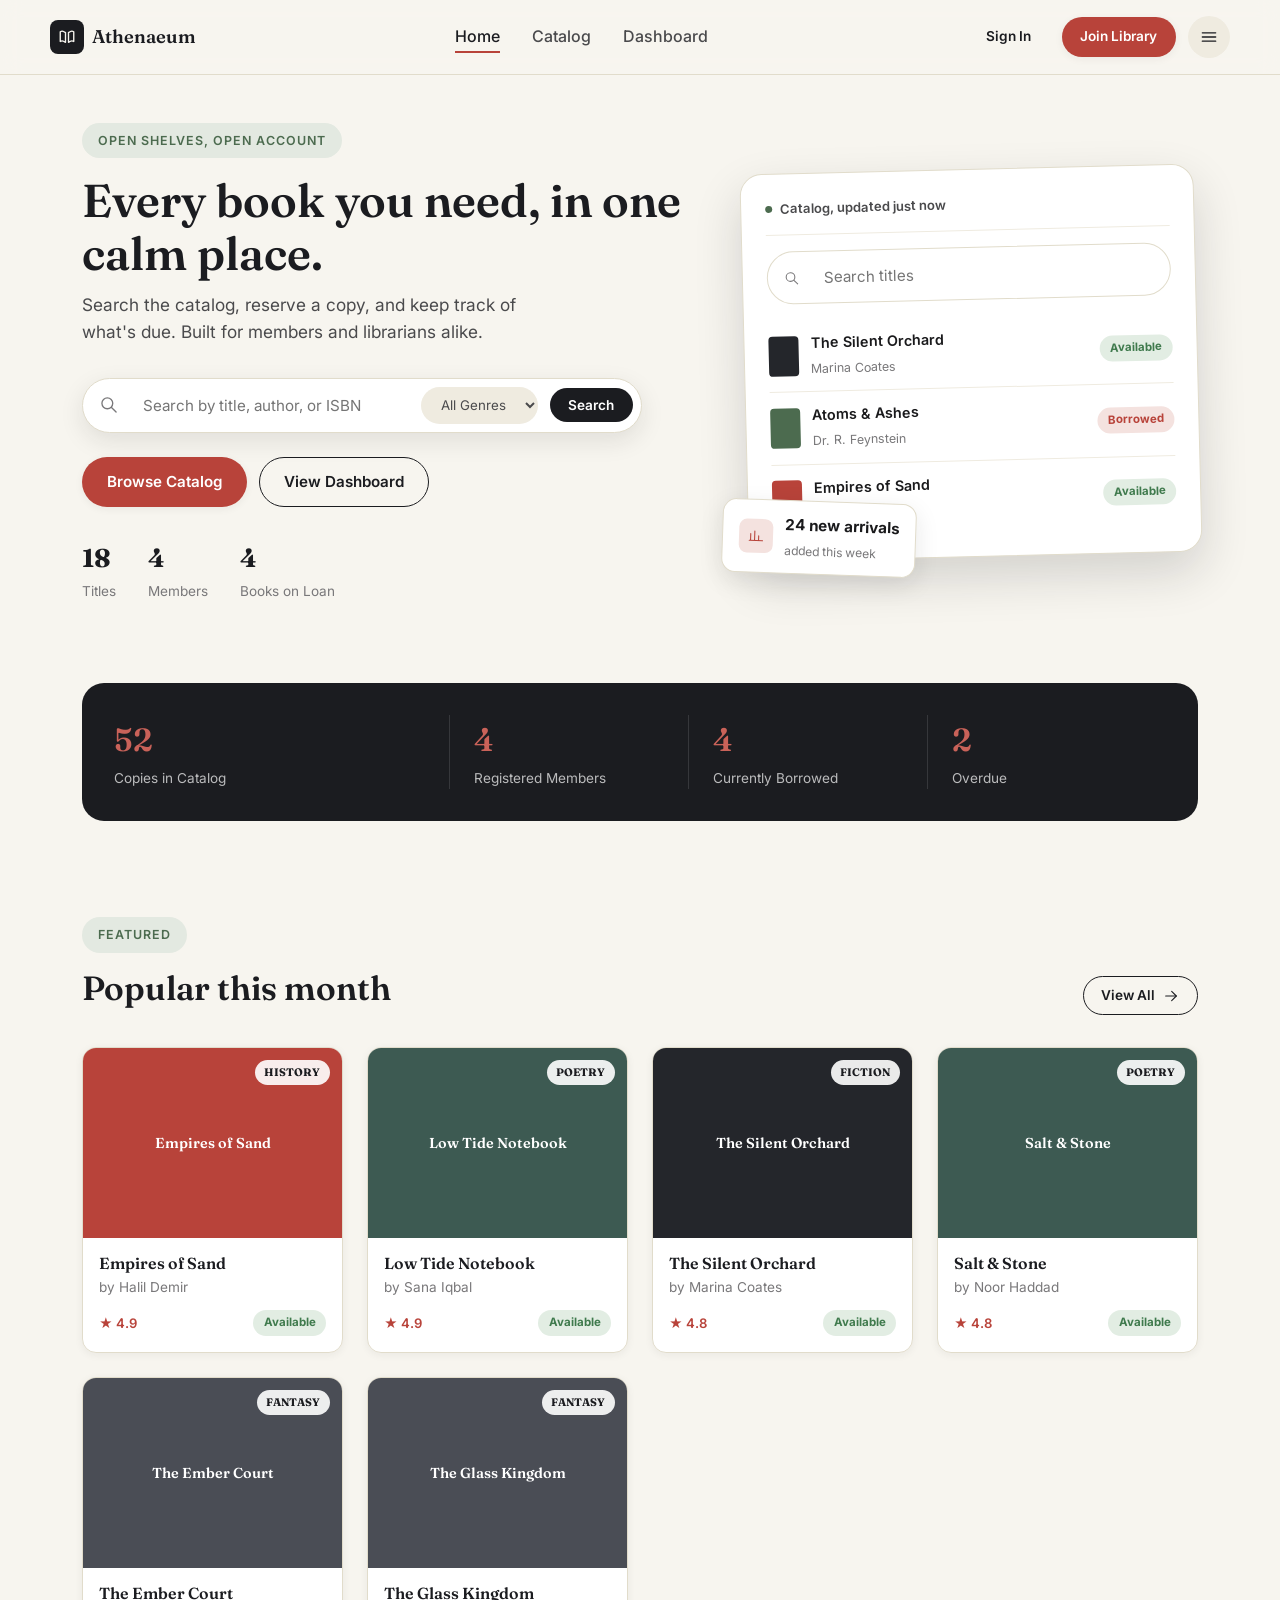
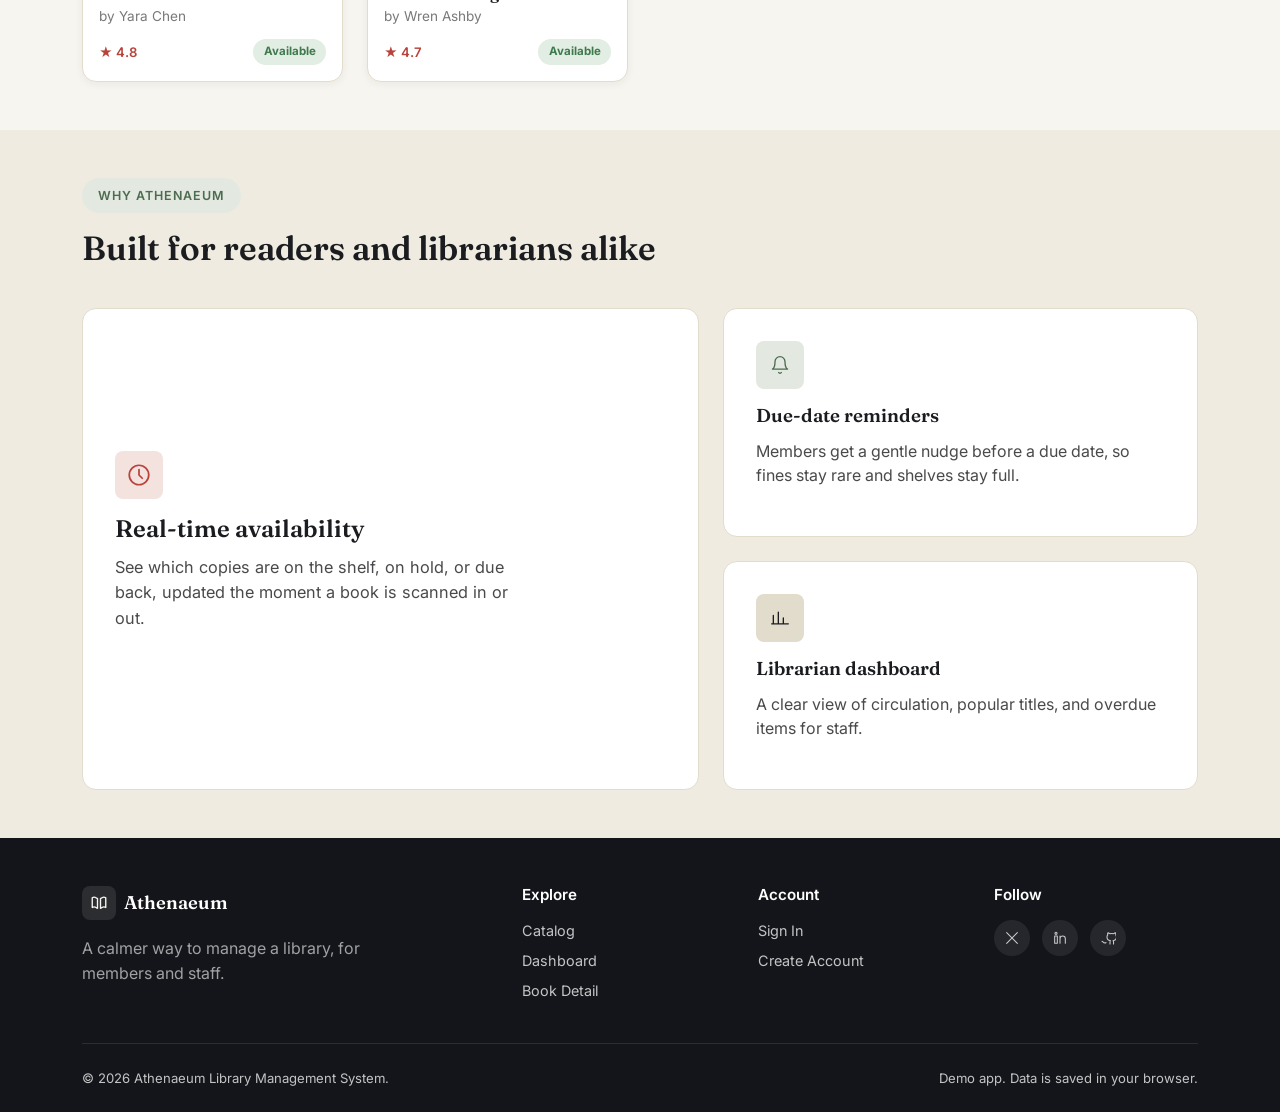
==== commit bc999ac4: "Make the web demo fully functional Accounts with PBKDF2-hashed passwords (Web Crypto), sessions, and" ====
--- a/docs/index.html
+++ b/docs/index.html
@@ -8,7 +8,7 @@
 <link href="https://fonts.googleapis.com/css2?family=Fraunces:wght@500;600&family=Inter:wght@400;500;600;700&display=swap" rel="stylesheet">
 <link rel="stylesheet" href="assets/css/styles.css" />
 </head>
-<body>
+<body data-page="home">
 
 <header class="navbar">
   <div class="container navbar-inner">
@@ -21,10 +21,9 @@
     <nav class="nav-links">
       <a href="index.html" class="active">Home</a>
       <a href="catalog.html">Catalog</a>
-      <a href="book-detail.html">Book Detail</a>
       <a href="dashboard.html">Dashboard</a>
     </nav>
-    <div class="nav-actions">
+    <div class="nav-actions" data-account>
       <a href="login.html" class="btn btn-ghost btn-sm">Sign In</a>
       <a href="login.html" class="btn btn-primary btn-sm">Join Library</a>
       <button class="btn btn-icon" data-nav-toggle aria-label="Menu">
@@ -37,16 +36,16 @@
 <section class="hero">
   <div class="container hero-grid">
     <div>
-      <span class="eyebrow">12,480 titles on the shelf</span>
+      <span class="eyebrow">Open shelves, open account</span>
       <h1>Every book you need, in one calm place.</h1>
       <p class="hero-sub">Search the catalog, reserve a copy, and keep track of what's due. Built for members and librarians alike.</p>
 
-      <div class="search-bar">
+      <form class="search-bar" id="hero-search">
         <svg class="icon" viewBox="0 0 24 24"><circle cx="10" cy="10" r="6.5"/><line x1="15" y1="15" x2="20.5" y2="20.5"/></svg>
         <input type="text" placeholder="Search by title, author, or ISBN" />
-        <select><option>All Genres</option><option>Fiction</option><option>Science</option><option>History</option></select>
-        <button class="btn btn-dark btn-sm">Search</button>
-      </div>
+        <select><option>All Genres</option><option>Fiction</option><option>Science</option><option>History</option><option>Fantasy</option><option>Biography</option><option>Poetry</option></select>
+        <button class="btn btn-dark btn-sm" type="submit">Search</button>
+      </form>
 
       <div class="hero-actions">
         <a href="catalog.html" class="btn btn-primary">Browse Catalog</a>
@@ -54,9 +53,9 @@
       </div>
 
       <div class="hero-stats">
-        <div class="hero-stat"><strong>12,480</strong><span>Total Titles</span></div>
-        <div class="hero-stat"><strong>3,120</strong><span>Active Members</span></div>
-        <div class="hero-stat"><strong>98%</strong><span>On-time Returns</span></div>
+        <div class="hero-stat"><strong data-stat="titles">18</strong><span>Titles</span></div>
+        <div class="hero-stat"><strong data-stat="members">4</strong><span>Members</span></div>
+        <div class="hero-stat"><strong data-stat="activeLoans">4</strong><span>Books on Loan</span></div>
       </div>
     </div>
 
@@ -96,10 +95,10 @@
 <section class="section">
   <div class="container">
     <div class="stats-bar">
-      <div><strong>12,480</strong><span>Books in Catalog</span></div>
-      <div><strong>3,120</strong><span>Registered Members</span></div>
-      <div><strong>860</strong><span>Currently Borrowed</span></div>
-      <div><strong>24</strong><span>New This Week</span></div>
+      <div><strong data-stat="copies">46</strong><span>Copies in Catalog</span></div>
+      <div><strong data-stat="members">4</strong><span>Registered Members</span></div>
+      <div><strong data-stat="activeLoans">4</strong><span>Currently Borrowed</span></div>
+      <div><strong data-stat="overdue">2</strong><span>Overdue</span></div>
     </div>
   </div>
 </section>
@@ -119,55 +118,7 @@
       </div>
     </div>
 
-    <div class="book-grid stagger">
-      <div class="book-card">
-        <div class="book-cover cover-1"><span class="tag">Fiction</span>The Silent Orchard</div>
-        <div class="book-body">
-          <h4>The Silent Orchard</h4>
-          <div class="author">by Marina Coates</div>
-          <div class="book-meta"><span class="rating">★ 4.8</span><span class="status-pill status-available">Available</span></div>
-        </div>
-      </div>
-      <div class="book-card">
-        <div class="book-cover cover-2"><span class="tag">Science</span>Atoms &amp; Ashes</div>
-        <div class="book-body">
-          <h4>Atoms &amp; Ashes</h4>
-          <div class="author">by Dr. R. Feynstein</div>
-          <div class="book-meta"><span class="rating">★ 4.6</span><span class="status-pill status-borrowed">Borrowed</span></div>
-        </div>
-      </div>
-      <div class="book-card">
-        <div class="book-cover cover-3"><span class="tag">History</span>Empires of Sand</div>
-        <div class="book-body">
-          <h4>Empires of Sand</h4>
-          <div class="author">by Halil Demir</div>
-          <div class="book-meta"><span class="rating">★ 4.9</span><span class="status-pill status-available">Available</span></div>
-        </div>
-      </div>
-      <div class="book-card">
-        <div class="book-cover cover-4"><span class="tag">Fantasy</span>The Glass Kingdom</div>
-        <div class="book-body">
-          <h4>The Glass Kingdom</h4>
-          <div class="author">by Wren Ashby</div>
-          <div class="book-meta"><span class="rating">★ 4.7</span><span class="status-pill status-available">Available</span></div>
-        </div>
-      </div>
-      <div class="book-card">
-        <div class="book-cover cover-5"><span class="tag">Biography</span>Letters to Myself</div>
-        <div class="book-body">
-          <h4>Letters to Myself</h4>
-          <div class="author">by Ines Vartan</div>
-          <div class="book-meta"><span class="rating">★ 4.5</span><span class="status-pill status-borrowed">Borrowed</span></div>
-        </div>
-      </div>
-      <div class="book-card">
-        <div class="book-cover cover-6"><span class="tag">Poetry</span>Low Tide Notebook</div>
-        <div class="book-body">
-          <h4>Low Tide Notebook</h4>
-          <div class="author">by Sana Iqbal</div>
-          <div class="book-meta"><span class="rating">★ 4.9</span><span class="status-pill status-available">Available</span></div>
-        </div>
-      </div>
+    <div class="book-grid stagger" id="featured-grid">
     </div>
   </div>
 </section>
@@ -244,11 +195,14 @@
     </div>
     <div class="footer-bottom">
       <span>© 2026 Athenaeum Library Management System.</span>
-      <span>Design mockup, UI only. No backend logic.</span>
+      <span>Demo app. Data is saved in your browser.</span>
     </div>
   </div>
 </footer>
 
 <script src="assets/js/main.js"></script>
+<script src="assets/js/db.js"></script>
+<script src="assets/js/auth.js"></script>
+<script src="assets/js/app.js"></script>
 </body>
 </html>
--- a/docs/assets/css/styles.css
+++ b/docs/assets/css/styles.css
@@ -556,6 +556,45 @@
 .mt-0 { margin-top: 0 !important; }
 .hidden { display: none !important; }
 
+/* ---------- Toast ---------- */
+#toast {
+  position: fixed;
+  bottom: 24px;
+  left: 50%;
+  transform: translate(-50%, 12px);
+  opacity: 0;
+  pointer-events: none;
+  background: var(--color-navy-900);
+  color: var(--color-white);
+  padding: 0.8rem 1.4rem;
+  border-radius: var(--radius-pill);
+  font-size: 0.9rem;
+  font-weight: 500;
+  box-shadow: var(--shadow-lg);
+  transition: transform var(--dur-slow) var(--ease-out), opacity var(--dur-slow) var(--ease-out);
+  z-index: 100;
+  max-width: min(90vw, 480px);
+}
+#toast.toast-show { opacity: 1; transform: translate(-50%, 0); }
+#toast.toast-error { background: var(--color-amber-500); }
+
+/* ---------- Form errors ---------- */
+.form-error {
+  background: var(--color-amber-100);
+  color: var(--color-amber-500);
+  border: 1px solid var(--color-amber-400);
+  border-radius: var(--radius-sm);
+  padding: var(--space-3) var(--space-4);
+  font-size: 0.88rem;
+  font-weight: 500;
+}
+.form-error:empty { display: none; }
+
+.btn:disabled { opacity: 0.55; cursor: not-allowed; }
+.btn:disabled:active { transform: none; }
+
+a.book-card { display: block; color: inherit; }
+
 /* ---------- Motion: entrance stagger ---------- */
 @keyframes fade-up {
   from { opacity: 0; transform: translateY(8px); }
